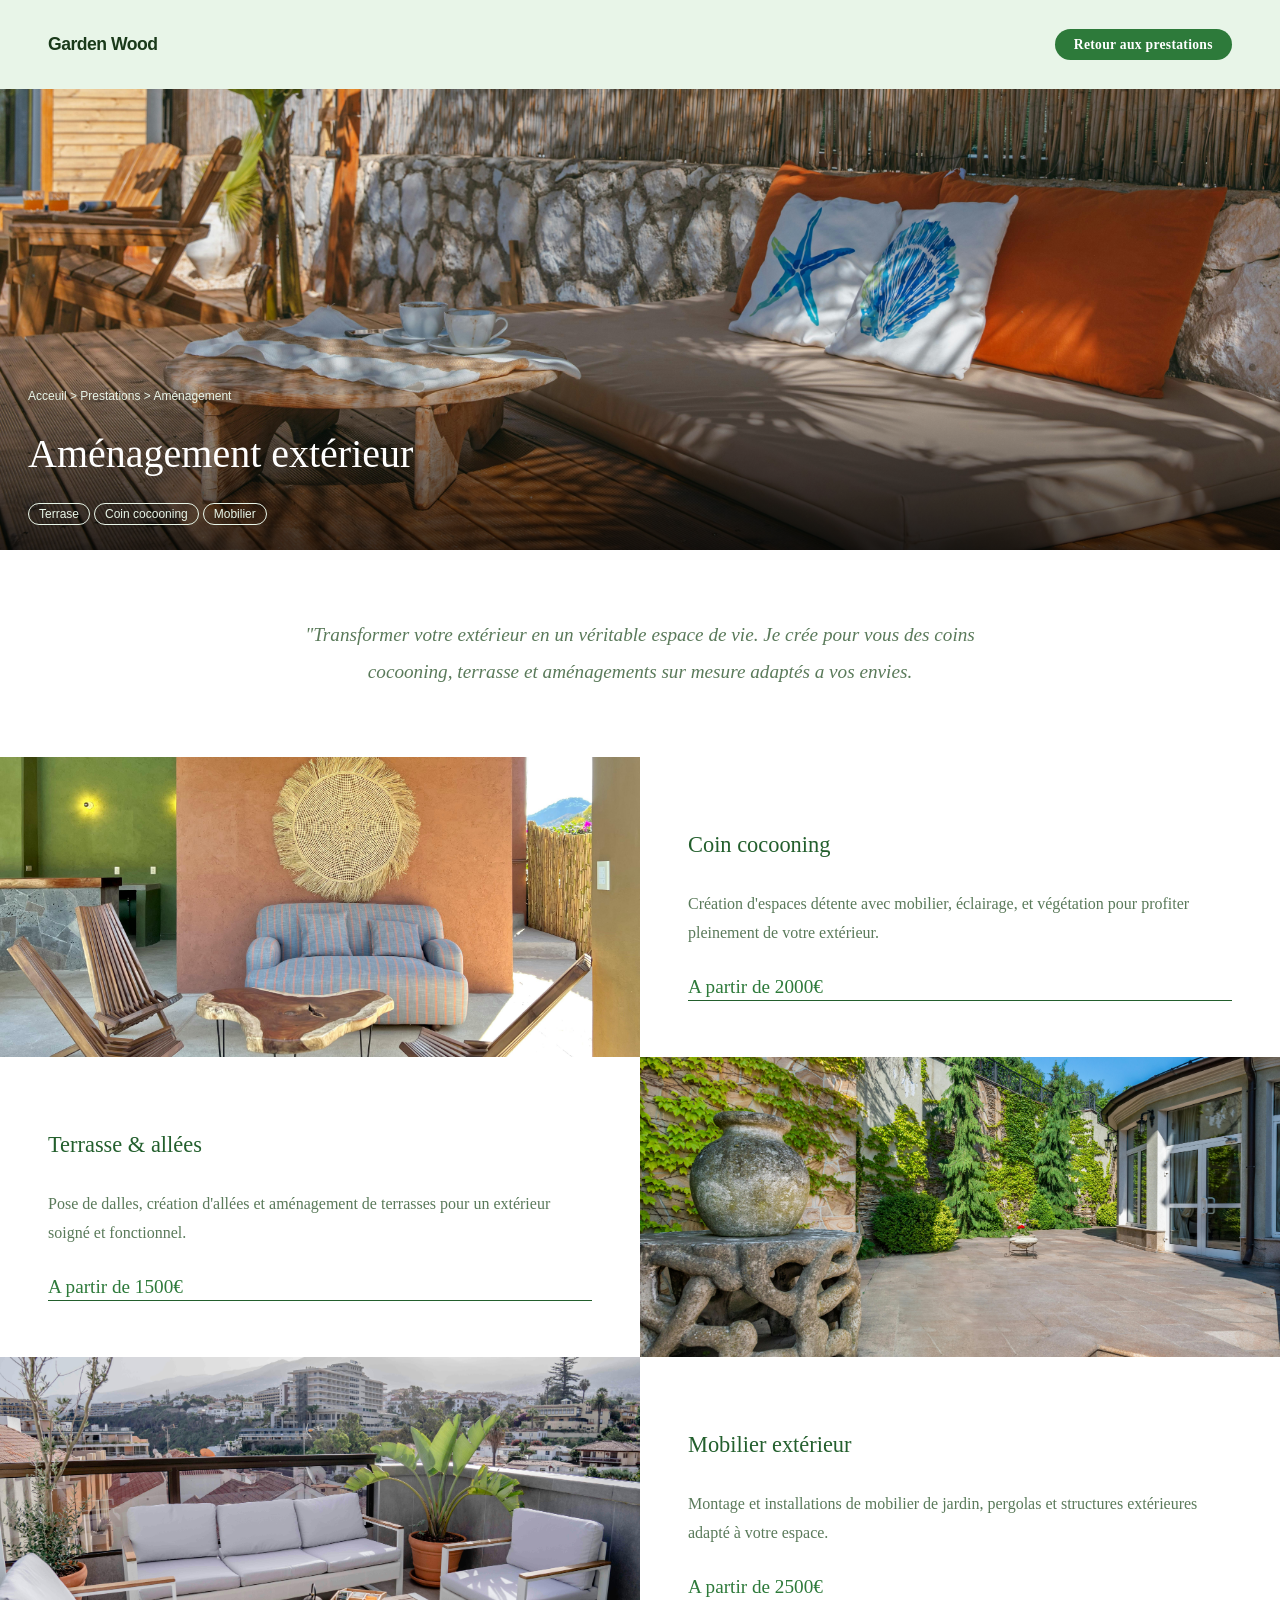
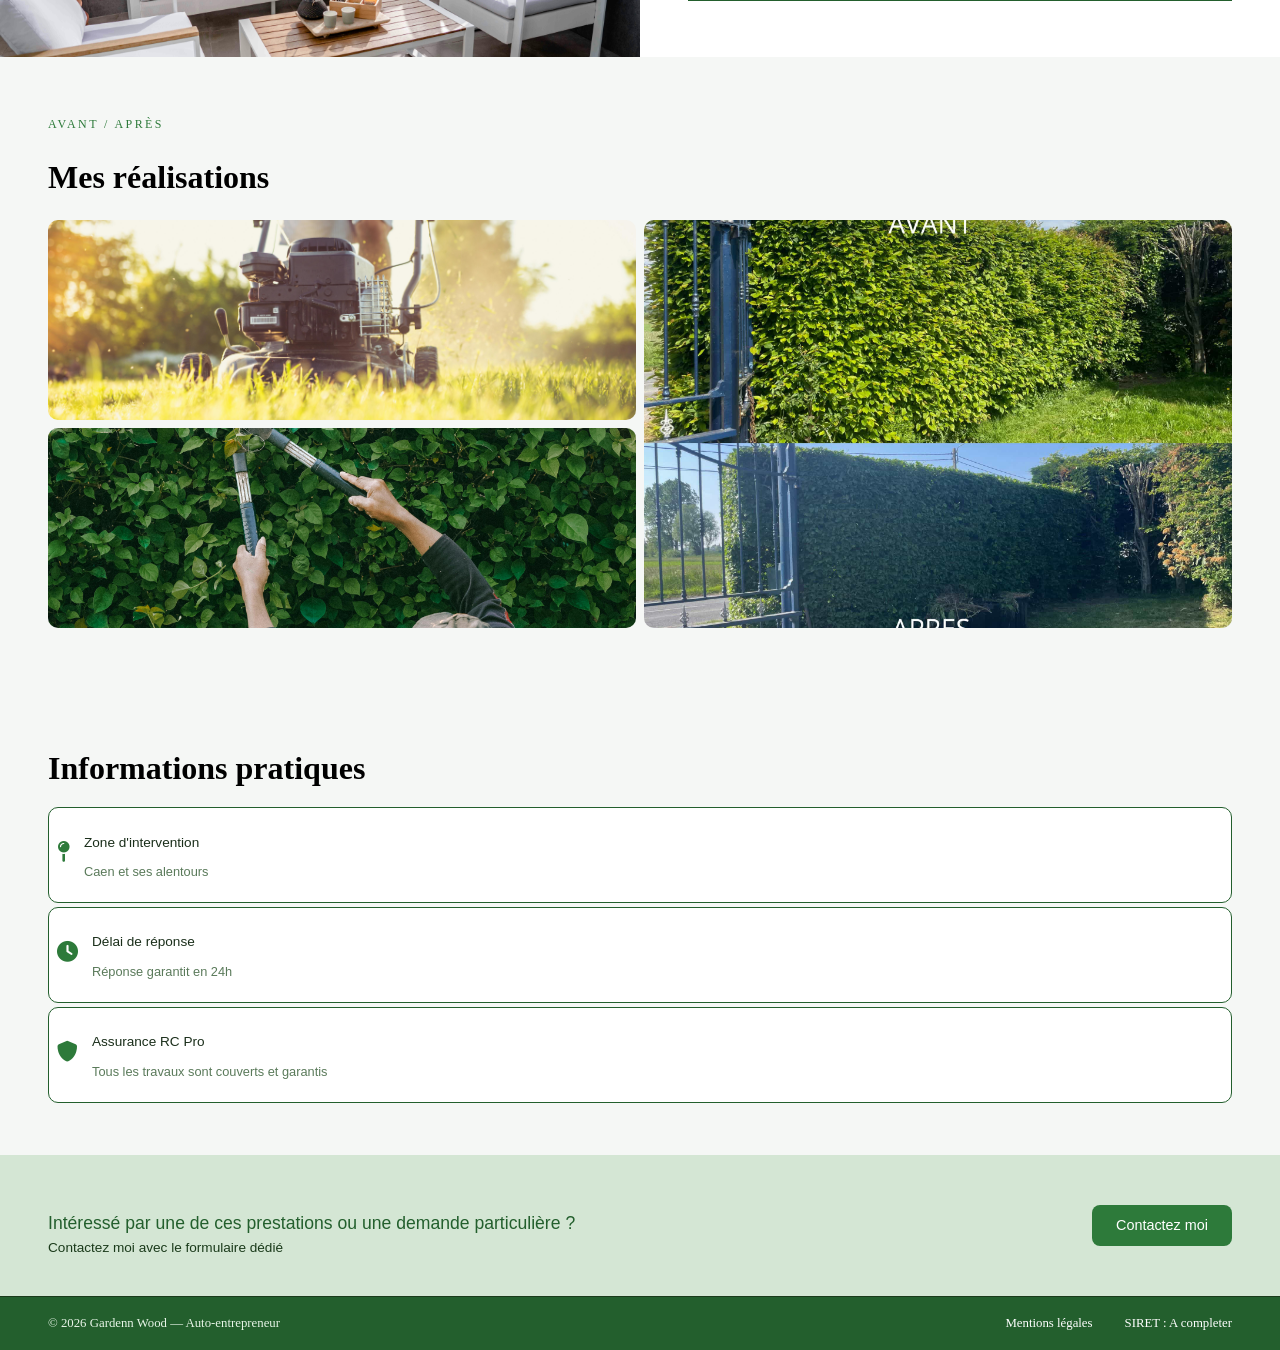
==== amenagement.html @ a725b849 "site au 07/05/26" ====
<!DOCTYPE html>
<html lang="fr">
<head>
<meta charset="UTF-8">
<meta name="viewport" content="width=device-width, initial-scale=1.0">
<title>Garden Wood</title>
<link href="ressource/style.css" rel="stylesheet">
<script src="ressource/script.js"></script>
<link rel="stylesheet" href="https://cdnjs.cloudflare.com/ajax/libs/font-awesome/6.5.0/css/all.min.css">
</head>
<body>
    <nav>
        <a href="#" class="nav-logo">Garden Wood</a>
        <button class="burger" id="burger">
            <span></span>
            <span></span>
            <span></span>
        </button>
        <ul class="nav-links">
            <li><a href="index.html#services" class="nav-cta">Retour aux prestations</a></li>
        </ul>
    </nav>

    <div class="cover cover-amenagement">
        <div class="cover-overlay">
            <p class="cover-breadcrumb">Acceuil > Prestations > Aménagement</p>
            <h1>Aménagement extérieur</h1>
            <div class="cover-tags">
                <span class="cover-tag">Terrase</span>
                <span class="cover-tag">Coin cocooning</span>
                <span class="cover-tag">Mobilier</span>
            </div>
        </div>
    </div>

    <div class="prestation-intro">
        <p>"Transformer votre extérieur en un véritable espace de vie. Je crée pour vous des coins 
            cocooning, terrasse et aménagements sur mesure adaptés a vos envies.
        </p>
    </div>

     <div class="bloc-prestation">
        <div class="bloc-photo" style="background-image: url('ressource/image/coin-cocooning.jpeg'); background-position: center 70%;"></div>
        <div class="bloc-texte">
            <h2>Coin cocooning</h2>
            <p>Création d'espaces détente avec mobilier, éclairage, et végétation pour profiter pleinement de votre extérieur.</p>
            <span class="bloc-prix">A partir de 2000€</span>
        </div>
    </div>

    <div class="bloc-prestation">
        <div class="bloc-texte">
            <h2>Terrasse & allées</h2>
            <p>Pose de dalles, création d'allées et aménagement de terrasses pour un extérieur soigné et fonctionnel.</p>
            <span class="bloc-prix">A partir de 1500€</span>
        </div>
        <div class="bloc-photo" style="background-image: url('ressource/image/terrasse.jpeg');"></div>
    </div>

    <div class="bloc-prestation">
        <div class="bloc-photo" style="background-image: url('ressource/image/mobilier-exterieur.jpeg');"></div>
        <div class="bloc-texte">
            <h2>Mobilier extérieur</h2>
            <p>Montage et installations de mobilier de jardin, pergolas et structures extérieures adapté à votre espace.</p>
            <span class="bloc-prix">A partir de 2500€</span>
        </div>
    </div>

    <section class="galerie-prestation">
        <p class="section-label">Avant / Après</p>
        <h2>Mes réalisations</h2>
        <div class="galerie-grid">
            <div class="galerie-photo" style="background-image: url('ressource/image/lawn-mowing.jpeg');"></div>
            <div class="galerie-photo" style="background-image: url('ressource/image/Avant-apres-entretien-1.jpg');"></div>
            <div class="galerie-photo" style="background-image: url('ressource/image/hedge_trimming.jpeg');"></div>
        </div>
    </section>

    <section  class="infos-prestation">
        <h2>Informations pratiques</h2>
        <div class="info-list">
            <div class="info-row">
                <i class="fa-solid fa-map-pin"></i>
                <div>
                    <h4>Zone d'intervention</h4>
                    <p>Caen et ses alentours</p>
                </div>
            </div>

            <div class="info-row">
                <i class="fa-solid fa-clock"></i>
                <div>
                    <h4>Délai de réponse</h4>
                    <p>Réponse garantit en 24h</p>
                </div>
            </div>

            <div class="info-row">
                <i class="fa-solid fa-shield"></i>
                <div>
                    <h4>Assurance RC Pro</h4>
                    <p>Tous les travaux sont couverts et garantis</p>
                </div>
            </div>
        </div>
    </section>

    <div class="contact-band">
        <div class="contact-band-text">
            <p>Intéressé par une de ces prestations ou une demande particulière ?</p>
            <span>Contactez moi avec le formulaire dédié</span>
        </div>
        <a class="contact-band-btn" href="index.html#contact">Contactez moi</a>
    </div>

</body>
<footer class="footer">
    <span>© 2026 Gardenn Wood — Auto-entrepreneur</span>
    <div class="footer-links">
        <a href="mentions-legales.html">Mentions légales</a>
        <span>SIRET : A completer</span>
    </div>
</footer>
---- ressource/style.css ----
:root {
    --bg:           #ffffff;
    --bg2:          #f5f7f5;
    --card:         #ffffff;
    --border:       #d4e6d4;
    --accent:       #2d7a3a;
    --accent2:      #235f2d;
    --accent3:      #e8f5e8;
    --text:         #1a2e1a;
    --muted:        #5a7a5a;
    --muted2:       #8aaa8a;
    --green-forest: #1a3a1a;
    --green-mid:    #3a8a4a;
    --green-neon:   #4aaa5a;
}



body {
    background-color: white;
    margin: 0;
    padding: 0;
}

h2 {
    font-size: 2rem;
    margin-bottom: 20px;
    color: black;
}

/* NAV */
nav {
    position: fixed;
    top: 0; left: 0; right: 0;
    z-index: 50;
    display: flex;
    align-items: center;
    justify-content: space-between;
    padding: 1.2rem 3rem;
    background:var(--accent3);
    backdrop-filter: blur(20px);
    border-bottom: 1px solid var(--accent3);
}

.nav-logo {
    font-family: 'Syne', sans-serif;
    font-weight: 800;
    font-size: 1.1rem;
    color: var(--green-forest);
    letter-spacing: -0.5px;
    text-decoration: none;
}

.burger {display: none;}

.nav-links { display: flex; gap: 2rem; list-style: none; }
.nav-links a {
    color: var(--muted);
    text-decoration: none;
    font-size: 0.85rem;
    font-weight: 500;
    transition: color 0.2s;
    letter-spacing: 0.3px;
}
.nav-links a:hover { color: var(--accent); }

.nav-cta {
    background: var(--accent);
    color: var(--bg) !important;
    padding: 0.5rem 1.2rem;
    border-radius: 100px;
    font-weight: 600 !important;
    font-size: 0.85rem;
    transition: all 0.2s !important;
}
.nav-cta:hover { background: var(--accent2) !important; transform: translateY(-1px); }


/* Zone hero */
.hero {
    background-size: cover;
    background-position: center;
    padding: 50px 30px;
    padding-top: 130px;
    position: relative;
    overflow: hidden;
}

.hero::before {
    content: '';
    position: absolute;
    inset: 0;
    background: rgba(255, 255, 255, 0.55);
}

.hero-inner {
    position: relative;
    z-index: 1;
    display: flex;
    flex-direction: column;
    gap: 2rem;
}

.hero-top {
    display: flex;
    align-items: center;
    justify-content: space-between;
    margin-bottom:-40px ;
}

.hero-tag {
    background-color: var(--green-neon);
    color: var(--green-forest);
    padding: 0.4em 1.4em;
    border-radius: 100px;
    font-size: 18px;
    display: inline-flex;
    align-items: center;
    margin-left: 2rem;
}

.hero-img-1 {
    width: 250px;
    height: auto;
    object-fit: contain;
    margin-right: 8rem;
}

.hero-bottom {
    display: flex;
    align-items: center;
    gap: 2rem;
}

.hero-content {
    flex: 1;
}

.hero-img-2 {
    width: 45%;
    height: 200px;
    width: auto;
    object-fit: cover;
    border-radius: 12px;
    margin-right: 5rem;
}

.hero h1 {
    font-size: 3.5rem;
    color: var(--green-forest);
    margin-bottom: 20px;
    line-height: 1.15;
}

.hero-accent {
    color: var(--green-neon);
}

.hero p {
    color: var(--green-forest);
    font-size: 1.2rem;
    line-height: 1.7;
    max-width: 480px;
    margin-bottom: 20px;
}

.hero-btns {
    display: flex;
    gap: 12px;
}

.btn-main {
    background-color: var(--accent);
    color: var(--bg);
    padding: 1rem;
}

.btn-ghost {
    color: var(--accent);
    border: 1px solid var(--accent);
    padding: 1rem;
    border-radius: 10px;
    text-decoration: none;
}

/* Zone intervention */

.zone-bar {
    background-color: var(--accent2);
    padding: 1rem;
    display: flex;
    justify-content: center;
    align-items: center;
    gap: 1;
    font-size: 0.85rem;
}

.zone-bar p {
    color: white;
    font-size: 1.5rem;
    padding-left: 1em;
}

.zone-dot {
    width: 8px;
    height: 8px;
    border-radius: 50%;
    background-color: rgb(218, 248, 194);
}


/* Mes prestations */

.services {
    padding: 4rem;
}

.section-label {
    font-size: 0.75rem;
    letter-spacing: 0.2em;
    text-transform: uppercase;
    color: var(--accent);
    margin-bottom: 10px;
}

.services h2 {
    font-size: 2rem;
    margin-bottom: 20px;
}

.services-grid {
    display: grid;
    grid-template-columns: repeat(2,1fr);
    gap: 12px;
    margin-top: 10px;
}

.scard {
    background-color: var(--bg2);
    border: 1px solid var(--border);
    border-radius: 10px;
    padding: 1.2rem;
}

.scard h3 {
    font-size: 1.2rem;
    font-weight: 500;
    margin-bottom: 10px;
}

.scard p {
    font-size: 1rem;
    color: var(--green-forest);
    line-height: 1.5;
}

a.scard {
    text-decoration: none;
    color: inherit;
    display: block;
}

.scard-contact {
    border: 1px solid var(--accent);
    background: var(--accent3);
}



/* STATS */

.stats {
    display: grid;
    grid-template-columns: repeat(3 , 1fr);
    background-color: var(--bg2);
    padding: 2rem;
}

.stat {
    text-align: center;
    padding: 1rem;
}

.stat-num {
    display: block;
    font-size: 2.5rem;
    font-weight: 700;
    color: var(--accent2);
}

.stat-lbl {
    display: block;
    font-size: 1.5rem;
    color: var(--accent2);
    letter-spacing: 0.05em;
    margin-top: 1rem;
}

/* Avis client */

.temoignages {
    padding: 4rem 3rem;
    color: var(--green-forest);
}

.temo-grid {
    display: grid;
    grid-template-columns: repeat(3, 1fr);
    gap: 12px;
    margin-top: 10px;
}

.temo {
    background-color:var(--bg2);
    border: 1px solid var(--border);
    border-radius: 10px;
    padding: 1.2rem;
}

.stars {
    color: var(--accent);
    font-size: 0.9rem;
    margin-bottom: 10px;
}

.temo p {
    font-size: 0.85rem;
    color: var(--muted);
    line-height: 1.6;
    font-style: italic;
    margin-bottom: 10px;
}

.temo-author {
    font-size: 0.8rem;
    font-weight: 500;
}

.temoignages a {
    display: inline-block;
    margin-top: 20px;
    margin-bottom: -50px;
    text-decoration: none;
}


/* FAQ */

.faq {
    padding: 4rem 3rem;
}

.faq-list {
    display: flex;
    flex-direction: column;
    gap: 8px;
    margin-top: 10px;
}

.faq-item {
    background-color: var(--bg2);
    border: 1px solid var(--border);
    padding: 1rem 1.2rem;
    display: flex;
    justify-content: space-between;
    align-items: flex-start;
    flex-direction: column;
}

.faq-arrow {
    color: var(--green-forest);
    font-size: 1.2rem;
    font-weight: 300;
}

.faq-answer {display: none;
    color: var(--green-forest);
}

/* CONTACT */

.contact {
    background-color: var(--bg2);
    padding: 4rem 3rem;
}

.inner-contact {
    display: flex;
    gap: 4rem;
    align-items: flex-start;
}

.contact-form {
    display: flex;
    flex-direction: column;
    gap: 10px;
    flex: 1;
}

.contact-form input, .contact-form textarea {
    background-color: transparent;
    border: 1px solid var(--border);
    border-radius: 6px;
    padding: 0.8rem 1rem;
    color: var(--text);
    font-size: 0.9rem;
}

.contact-form button {
    background-color: var(--accent);
    color: var(--bg);
    padding: 0.9rem;
    border-radius: 6px;
    font-weight: 600;
    border: none;
    cursor: pointer;
}

.contact-info {
    flex: 1;
}

.contact-link {
    color: var(--accent);
    text-decoration: none;
    display: block;
    margin-bottom: 8px;
}


/* FOOTER */

.footer {
    background-color: var(--accent2);
    border-top: 1px solid var(--green-forest);
    padding: 1.2rem 3rem;
    display: flex;
    justify-content: space-between;
    align-items: center;
}

.footer span {
    font-size: 0.8rem;
    color: var(--accent3);
}

.footer-links {
    display: flex;
    gap: 2rem;
}

.footer-links a {
    font-size: 0.8rem;
    color: var(--bg);
    text-decoration: none;
}

.footer-links span {
    font-size: 0.8rem;
    color: var(--bg);
}








/* Page Avis */

.avis-header {
    background-color: var(--bg2);
    padding: 4rem 3rem;
    border-bottom: 0.5px solid var(--accent2);
    padding-top: 130px;
}

.avis-section {
    padding: 3rem 3rem;
    background-color: var(--bg);
}

.avis-grid {
    display: grid;
    grid-template-columns: repeat(4,1fr);
    gap: 16px;
    margin-top: 2rem;
}

.avis-form-section {
    background-color: var(--bg2);
    padding: 4rem 3rem;
    border-top: 1px solid var(--border);
}

.avis-form {
    display: flex;
    flex-direction: column;
    gap: 10px;
    max-width: 600px;
    margin-top: 2rem;
}

.avis-form input, .avis-form textarea, .avis-form select {
    background-color: transparent;
    border: 1px solid var(--border);
    border-radius: 6px;
    padding: 0.8rem 1rem;
    color: var(--text);
    font-size: 0.9rem;
}

.avis-form textarea {
    min-height: 150px;
    resize: vertical;
}

.avis-form button {
    background-color: var(--accent);
    color: var(--bg);
    padding: 0.9rem;
    border-radius: 6px;
    font-weight: 600;
    border: none;
    cursor: pointer;
}






/*Page espace verts */

.cover {
    position: relative;
    height: 420px;
    background-size: cover;
    background-position: center;
    display: flex;
    align-items: flex-end;
}

.cover-overlay {
    padding: 28px;
    width: 100%;
    background: linear-gradient(transparent,rgba(0,0,0,0.7));
}

.cover-breadcrumb {
    font-size: 0.75rem;
    color: var(--accent3);
    font-family: sans-serif;
    margin-bottom: 20px;
}

.cover h1 {
    font-size: 2.5rem;
    color: white;
    font-weight: 400;
}

.cover-tag {
    padding: 3px 10px;
    border-radius: 100px;
    font-size: 0.75rem;
    font-family: sans-serif;
    border: 1px solid var(--accent3);
    color: var(--accent3);
}

.prestation-intro {
    padding: 3rem 3rem;
    max-width: 700px;
    margin: 0 auto;
    text-align: center;
}

.prestation-intro p {
    font-size: 1.2rem;
    color: var(--muted);
    line-height: 1.9;
    font-style: italic;
}

.bloc-prestation {
    display: grid;
    grid-template-columns: 1fr 1fr;
    min-height: 300px;
}

.bloc-photo {
    background-size: cover;
    background-position: center;
    min-height: 300px;
}

.bloc-texte {
    padding: 3rem;
    display: flex;
    flex-direction: column;
    justify-content: center;
    background: white;
}

.bloc-texte h2 {
    font-size: 1.4rem;
    color: var(--accent2);
    margin-bottom: 1rem;
    font-weight: 400;
}

.bloc-texte p {
    font-size: 1rem;
    color: var(--muted);
    line-height: 1.8;
}

.bloc-prix {
    display: inline-block;
    margin-top: 0.8rem;
    font-size: 1.2rem;
    color: var(--accent);
    font-weight: 500;
    border-bottom: 1px solid var(--accent2);
    padding-bottom: 2px;
}

.galerie-prestation {
    padding: 3rem;
    background-color: var(--bg2);
}

.galerie-grid {
    display: grid;
    grid-template-columns: 1fr 1fr;
    grid-template-rows: 200px 200px;
    gap: 8px;
    margin-top: 1.5rem;
}

.galerie-photo:nth-child(1) {
    grid-row: 1;
    grid-column: 1;
}

.galerie-photo:nth-child(2) {
    grid-row: 1/3;
    grid-column: 2;
}

.galerie-photo:nth-child(3) {
    grid-row: 2;
    grid-column: 1;
}

.galerie-photo {
    background-size: cover;
    background-position: center;
    border-radius: 10px;
}

.infos-prestation {
    padding: 3rem;
    background-color: var(--bg2);
}

.infos-list {
    display: flex;
    flex-direction: column;
    gap: 12px;
    margin-top: 1.5rem;
}

.info-row {
    display: flex;
    align-items: flex-start;
    gap: 14px;
    padding: 0.5rem;
    background-color: white;
    border-radius: 10px;
    border: 1px solid var(--accent2);
    margin-bottom: 4px;
}

.info-row i {
    font-size: 1.3rem;
    color: var(--accent);
    margin-top: 25px;
}

.info-row h4 {
    font-size: 0.85rem;
    font-family: sans-serif;
    font-weight: 500;
    color: var(--text);
    margin-bottom: 3px;
}

.info-row p {
    font-size: 0.8rem;
    color: var(--muted);
    font-family: sans-serif;
    line-height: 1.5;
}

.contact-band {
    background-color: var(--border);
    padding: 2.5rem 3rem;
    display: flex;
    align-items: center;
    justify-content: space-between;
}

.contact-band-text p {
    font-size: 1.1rem;
    color: var(--accent2);
    font-family: sans-serif;
    margin-bottom: 4px;
}

.contact-band-text span {
    font-size: 0.85rem;
    color: var(--green-forest);
    font-family: sans-serif;
}

.contact-band-btn {
    background-color: var(--accent);
    color: var(--bg);
    padding: 0.8rem 1.5rem;
    border-radius: 8px;
    font-size: 0.9rem;
    font-family: sans-serif;
    font-weight: 500;
    text-decoration: none;
}

.cover-amenagement {
    background-image: url('image/outdoor-lounge.jpeg');
    height: 550px;
    background-position: bottom;
}


.mentions {
    padding: 4rem 3rem;
    max-width: 800px;
    margin: 0 auto;
}

.mentions h1 {
    font-size: 2rem;
    color: var(--green-forest);
    margin-bottom: 2rem;
}

.mentions h2 {
    font-size: 1.2rem;
    color: var(--green-forest);
    margin-top: 2rem;
    margin-bottom: 1rem;
    border-bottom: 1px solid var(--border);
    padding-bottom: 0.5rem;
}

.mentions p {
    font-size: 0.95rem;
    color: var(--muted);
    line-height: 1.7;
    font-family: sans-serif;
    margin-bottom: 0.5rem;
}
















/* RESPONSIVE */


@media (max-width: 768px) {

    /* NAV */
    .nav-links {
        display: none;
    }

    /* HERO */
    .hero-inner {
        flex-direction: column;
    }

    .hero-images {
        width: 100%;
    }

    .hero-img-1, .hero-img-2 {
        width: 48%;
    }

    /* SERVICES */
    .services-grid {
        grid-template-columns: 1fr;
    }

    /* STATS */
    .stats {
        grid-template-columns: repeat(2, 1fr);
    }

    /* TEMOIGNAGES */
    .temo-grid {
        grid-template-columns: 1fr;
    }

    /* CONTACT */
    .inner-contact {
        flex-direction: column;
    }

    /* FOOTER */
    .footer {
        flex-direction: column;
        gap: 1rem;
        text-align: center;
    }

    .footer-links {
        flex-direction: column;
        gap: 0.5rem;
        align-items: center;
    }

    .burger {
    display: flex;
    flex-direction: column;
    gap: 5px;
    background: none;
    border: none;
    cursor: pointer;
    padding: 4px;
    }

    .burger span {
        display: block;
        width: 25px;
        height: 2px;
        background-color: var(--accent);
        border-radius: 2px;
    }

    .nav-links.open {
        display: flex;
        flex-direction: column;
        position: absolute;
        top: 60px;
        left: 0;
        right: 0;
        background: var(--bg);
        padding: 1.5rem;
        gap: 1rem;
        border-bottom: 1px solid var(--border);
        z-index: 100;
    }

        /* AVIS */
    .avis-grid {
        grid-template-columns: repeat(2, 1fr);
    }

    .avis-form {
        max-width: 100%;
    }

        /* CONTACT */
    .inner-contact {
        flex-direction: column;
    }

    .contact-info {
        text-align: center;
        width: 100%;
    }

    .contact-form {
        width: 100%;
    }

    .contact-link {
        justify-content: center;
        display: flex;
        align-items: center;
        gap: 8px;
    }

        /* HERO MOBILE */
    .hero-inner {
    flex-direction: column;
    }

    .hero-image {
        flex-direction: column;
        width: 100%;
    }

    .hero-top {
    flex-direction: row;
    }

    .hero-bottom {
        flex-direction: column;
    }

    .hero-img-1 {
        width: 200px;
        margin-right: 0.5rem;
    }

    .hero-img-2 {
        width: 100%;
        margin-top: 1rem;
        margin-right: 0rem;
    }

    .hero-tag {
        display: inline-flex;
        align-items: center;
        gap: 10px;
    }

    /* PAGE PRESTATION */
    .bloc-prestation {
    grid-template-columns: 1fr;
    direction: ltr;
    }

    .bloc-photo {
        order: 1;
        min-height: 250px;
        width: 100%;
    }

    .bloc-texte {
        padding: 1.5rem;
        order: 0;
    }

    .galerie-grid {
        grid-template-columns: 1fr;
        grid-template-rows: 200px 200px 200px;
    }

    .galerie-photo:nth-child(1),
    .galerie-photo:nth-child(2),
    .galerie-photo:nth-child(3) {
        grid-row: auto;
        grid-column: auto;
    }

    .contact-band {
        flex-direction: column;
        gap: 1.5rem;
        text-align: center;
    }

    .infos-prestation {
        padding: 2rem 1.5rem;
    }

    .galerie-prestation {
        padding: 2rem 1.5rem;
    }

    .prestation-intro {
        padding: 2rem 1.5rem;
    }
    .hero-tag {
    display: none;
    }

    .cover-amenagement {
    background-image: url('image/amenagemnt-mobile.jpeg');
    background-position: center;
    }

    .nav-links.open {
    top: 47px;
    }
        
}
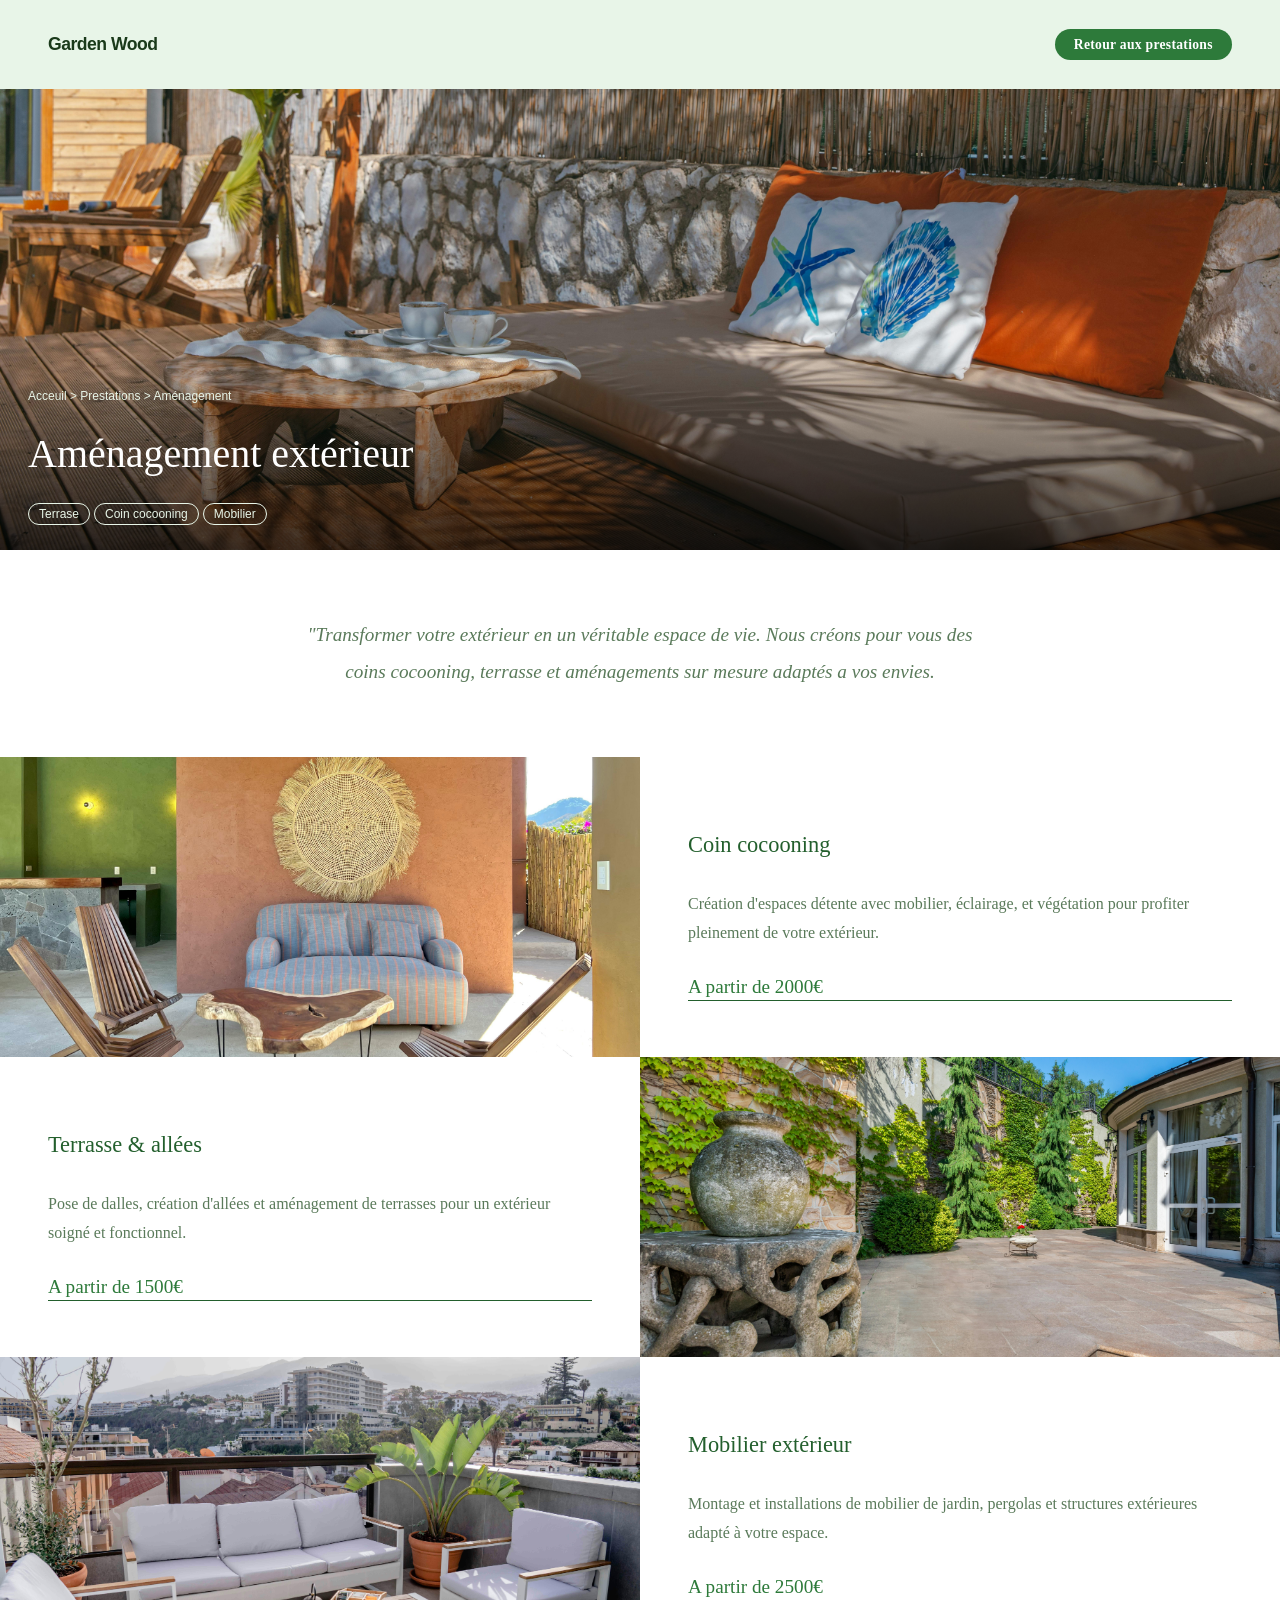
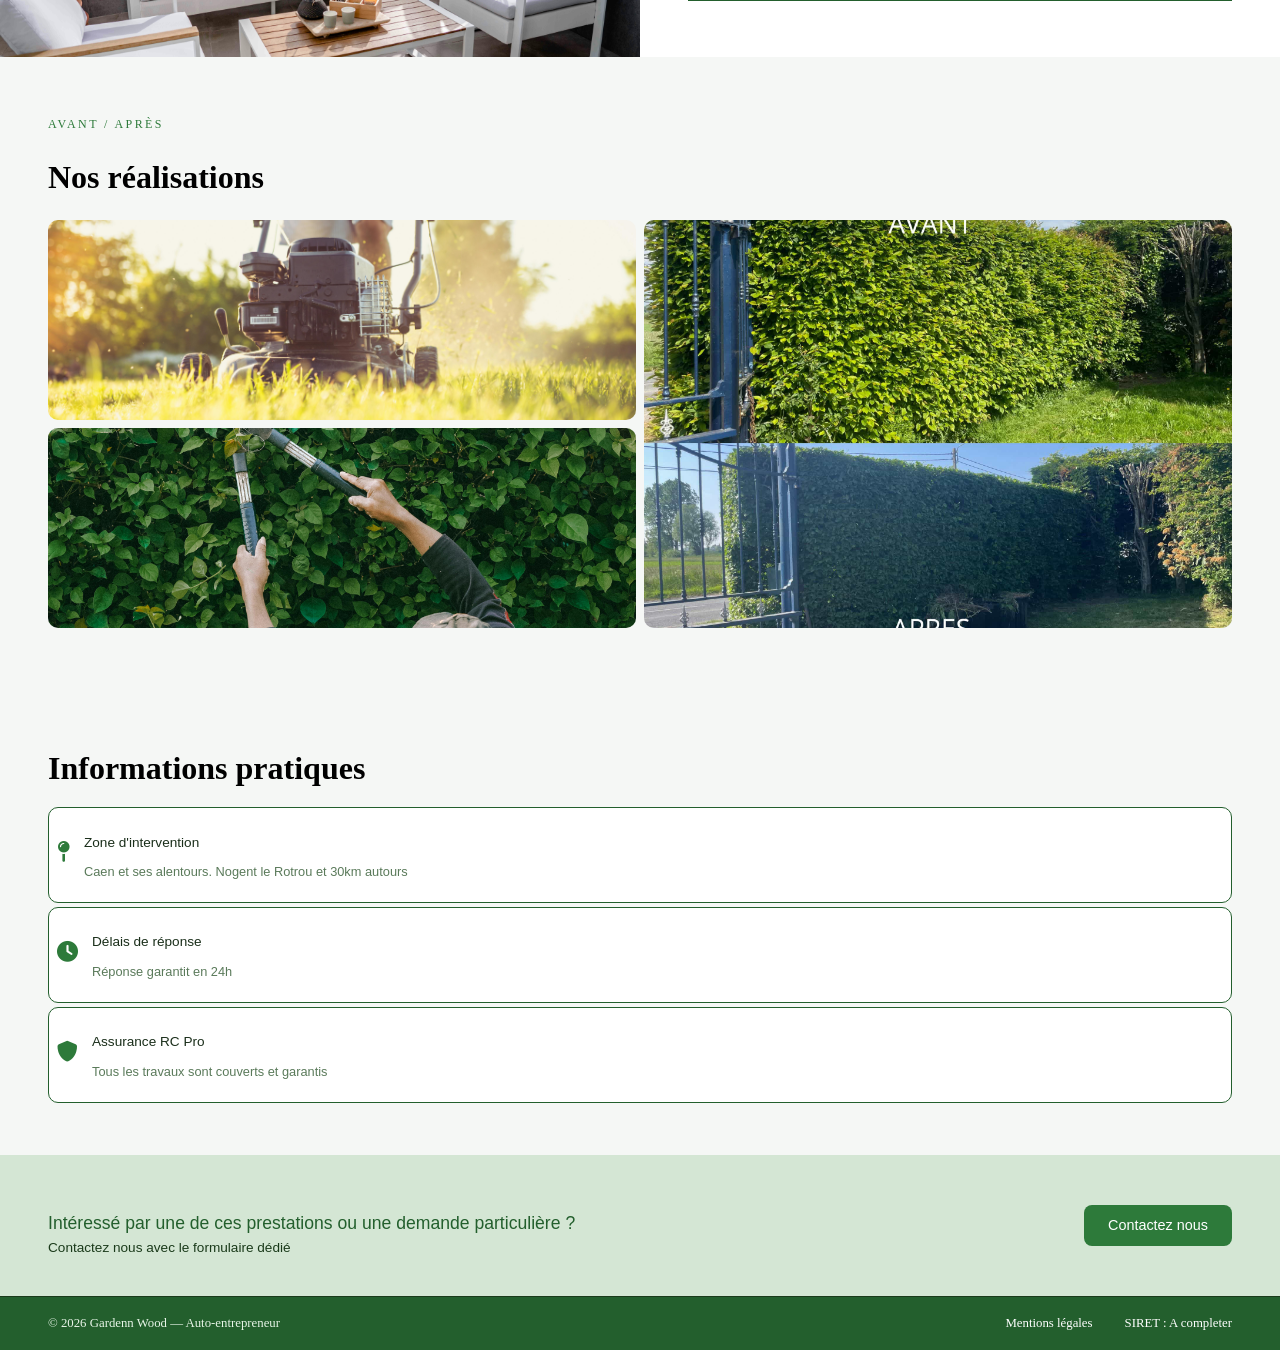
==== commit 03e701fc: "modif je nous" ====
--- a/amenagement.html
+++ b/amenagement.html
@@ -34,7 +34,7 @@
     </div>
 
     <div class="prestation-intro">
-        <p>"Transformer votre extérieur en un véritable espace de vie. Je crée pour vous des coins 
+        <p>"Transformer votre extérieur en un véritable espace de vie. Nous créons pour vous des coins 
             cocooning, terrasse et aménagements sur mesure adaptés a vos envies.
         </p>
     </div>
@@ -68,7 +68,7 @@
 
     <section class="galerie-prestation">
         <p class="section-label">Avant / Après</p>
-        <h2>Mes réalisations</h2>
+        <h2>Nos réalisations</h2>
         <div class="galerie-grid">
             <div class="galerie-photo" style="background-image: url('ressource/image/lawn-mowing.jpeg');"></div>
             <div class="galerie-photo" style="background-image: url('ressource/image/Avant-apres-entretien-1.jpg');"></div>
@@ -83,14 +83,14 @@
                 <i class="fa-solid fa-map-pin"></i>
                 <div>
                     <h4>Zone d'intervention</h4>
-                    <p>Caen et ses alentours</p>
+                    <p>Caen et ses alentours. Nogent le Rotrou et 30km autours</p>
                 </div>
             </div>
 
             <div class="info-row">
                 <i class="fa-solid fa-clock"></i>
                 <div>
-                    <h4>Délai de réponse</h4>
+                    <h4>Délais de réponse</h4>
                     <p>Réponse garantit en 24h</p>
                 </div>
             </div>
@@ -108,9 +108,9 @@
     <div class="contact-band">
         <div class="contact-band-text">
             <p>Intéressé par une de ces prestations ou une demande particulière ?</p>
-            <span>Contactez moi avec le formulaire dédié</span>
+            <span>Contactez nous avec le formulaire dédié</span>
         </div>
-        <a class="contact-band-btn" href="index.html#contact">Contactez moi</a>
+        <a class="contact-band-btn" href="index.html#contact">Contactez nous</a>
     </div>
 
 </body>
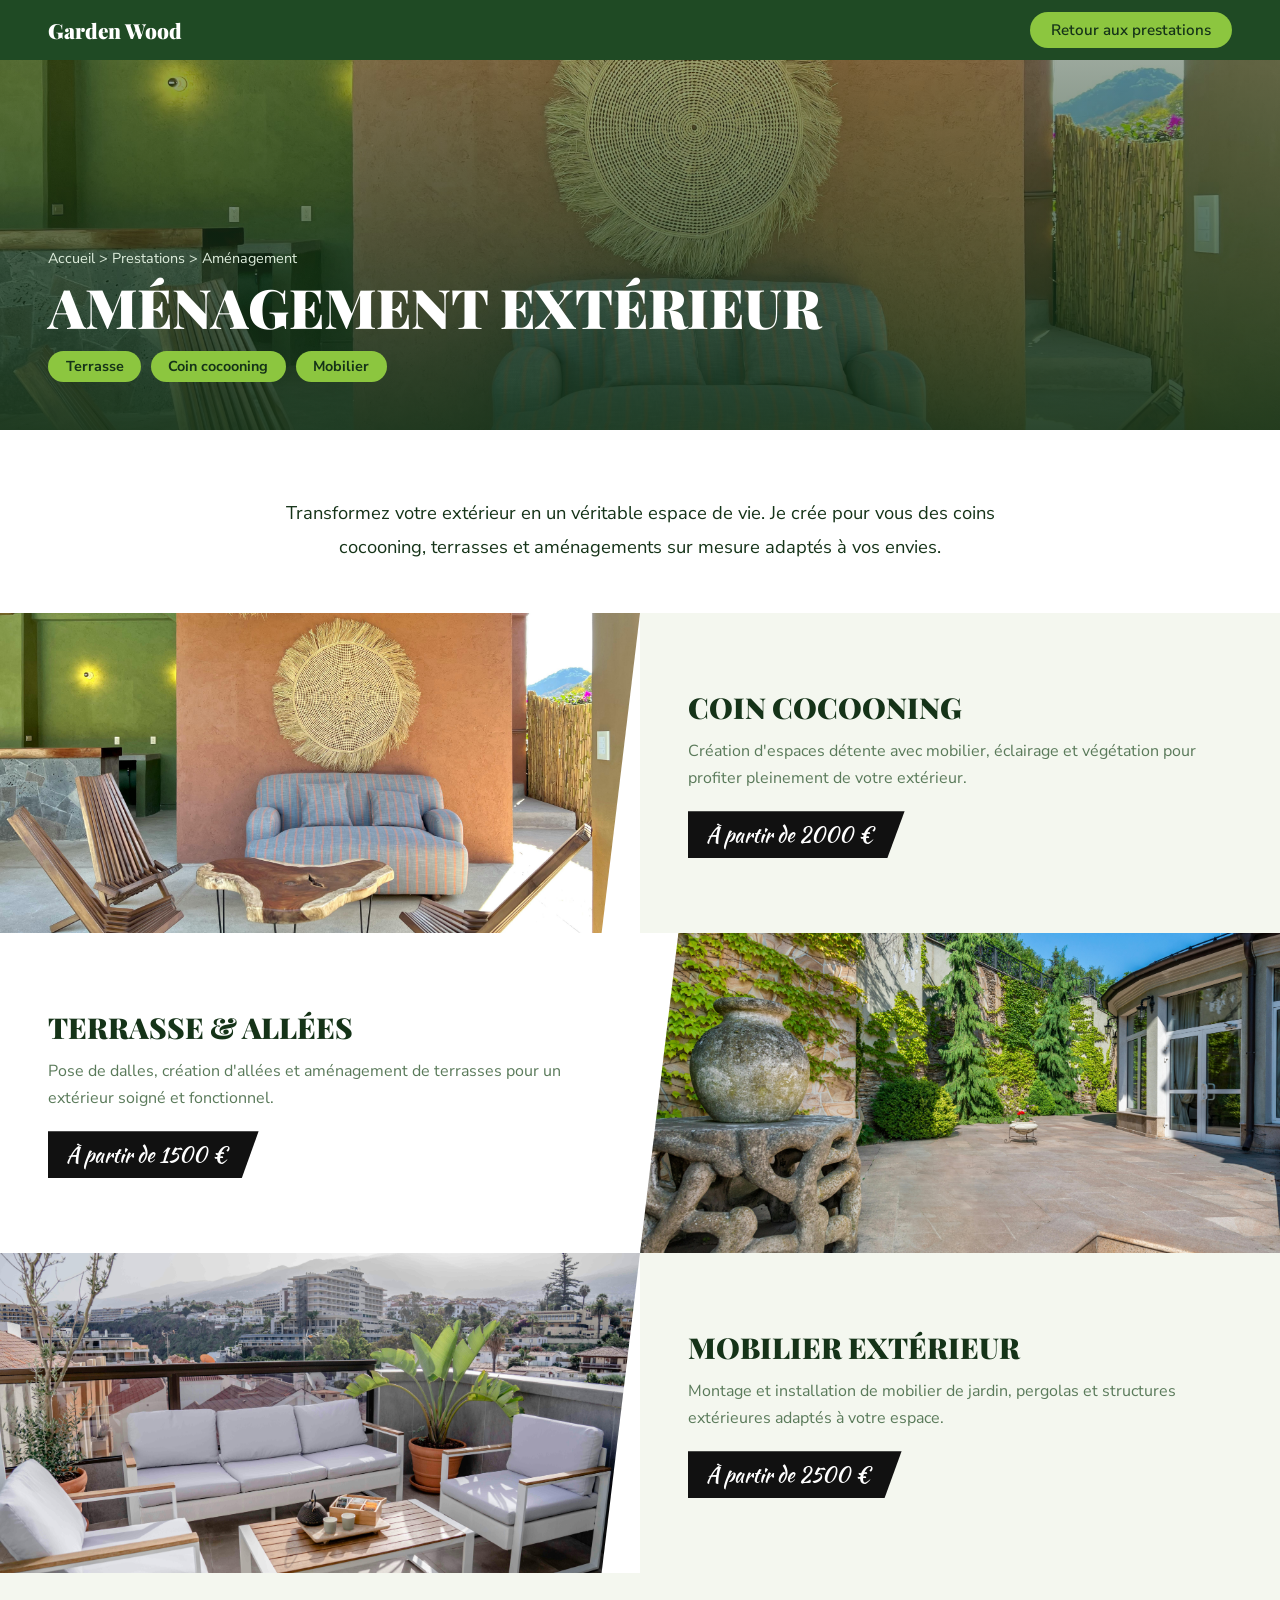
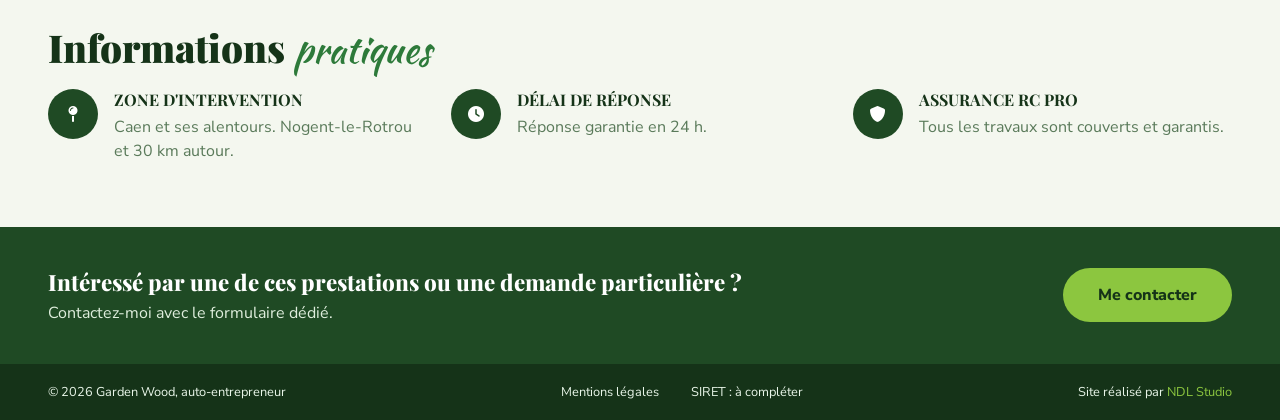
==== commit adeefd97: "modif mise en page" ====
--- a/amenagement.html
+++ b/amenagement.html
@@ -3,121 +3,68 @@
 <head>
 <meta charset="UTF-8">
 <meta name="viewport" content="width=device-width, initial-scale=1.0">
-<title>Garden Wood</title>
+<title>Garden Wood | Aménagement extérieur</title>
+<link rel="preconnect" href="https://fonts.googleapis.com">
+<link href="https://fonts.googleapis.com/css2?family=Kaushan+Script&family=Nunito+Sans:wght@400;600;700&family=Playfair+Display:wght@800;900&display=swap" rel="stylesheet">
 <link href="ressource/style.css" rel="stylesheet">
-<script src="ressource/script.js"></script>
 <link rel="stylesheet" href="https://cdnjs.cloudflare.com/ajax/libs/font-awesome/6.5.0/css/all.min.css">
 </head>
 <body>
     <nav>
-        <a href="#" class="nav-logo">Garden Wood</a>
-        <button class="burger" id="burger">
-            <span></span>
-            <span></span>
-            <span></span>
-        </button>
+        <a href="index.html" class="nav-logo">Garden Wood</a>
+        <button class="burger" id="burger" aria-label="Menu"><span></span><span></span><span></span></button>
         <ul class="nav-links">
             <li><a href="index.html#services" class="nav-cta">Retour aux prestations</a></li>
         </ul>
     </nav>
 
-    <div class="cover cover-amenagement">
+    <div class="cover cover-amenagement" style="">
         <div class="cover-overlay">
-            <p class="cover-breadcrumb">Acceuil > Prestations > Aménagement</p>
+            <p class="cover-breadcrumb">Accueil &gt; Prestations &gt; Aménagement</p>
             <h1>Aménagement extérieur</h1>
-            <div class="cover-tags">
-                <span class="cover-tag">Terrase</span>
-                <span class="cover-tag">Coin cocooning</span>
-                <span class="cover-tag">Mobilier</span>
-            </div>
+            <div class="cover-tags"><span class="cover-tag">Terrasse</span><span class="cover-tag">Coin cocooning</span><span class="cover-tag">Mobilier</span></div>
         </div>
     </div>
 
-    <div class="prestation-intro">
-        <p>"Transformer votre extérieur en un véritable espace de vie. Nous créons pour vous des coins 
-            cocooning, terrasse et aménagements sur mesure adaptés a vos envies.
-        </p>
-    </div>
+    <div class="prestation-intro"><p>Transformez votre extérieur en un véritable espace de vie. Je crée pour vous des coins cocooning, terrasses et aménagements sur mesure adaptés à vos envies.</p></div>
 
-     <div class="bloc-prestation">
-        <div class="bloc-photo" style="background-image: url('ressource/image/coin-cocooning.jpeg'); background-position: center 70%;"></div>
-        <div class="bloc-texte">
-            <h2>Coin cocooning</h2>
-            <p>Création d'espaces détente avec mobilier, éclairage, et végétation pour profiter pleinement de votre extérieur.</p>
-            <span class="bloc-prix">A partir de 2000€</span>
-        </div>
+    <div class="bloc-prestation">
+        <div class="bloc-photo" style="background-image:url('ressource/image/coin-cocooning.jpeg');background-position:center 70%;"></div>
+        <div class="bloc-texte"><h2>Coin cocooning</h2><p>Création d'espaces détente avec mobilier, éclairage et végétation pour profiter pleinement de votre extérieur.</p><span class="bloc-prix">À partir de 2000 €</span></div>
     </div>
 
     <div class="bloc-prestation">
-        <div class="bloc-texte">
-            <h2>Terrasse & allées</h2>
-            <p>Pose de dalles, création d'allées et aménagement de terrasses pour un extérieur soigné et fonctionnel.</p>
-            <span class="bloc-prix">A partir de 1500€</span>
-        </div>
-        <div class="bloc-photo" style="background-image: url('ressource/image/terrasse.jpeg');"></div>
+        <div class="bloc-texte"><h2>Terrasse &amp; allées</h2><p>Pose de dalles, création d'allées et aménagement de terrasses pour un extérieur soigné et fonctionnel.</p><span class="bloc-prix">À partir de 1500 €</span></div>
+        <div class="bloc-photo" style="background-image:url('ressource/image/terrasse.jpeg');"></div>
     </div>
 
     <div class="bloc-prestation">
-        <div class="bloc-photo" style="background-image: url('ressource/image/mobilier-exterieur.jpeg');"></div>
-        <div class="bloc-texte">
-            <h2>Mobilier extérieur</h2>
-            <p>Montage et installations de mobilier de jardin, pergolas et structures extérieures adapté à votre espace.</p>
-            <span class="bloc-prix">A partir de 2500€</span>
-        </div>
+        <div class="bloc-photo" style="background-image:url('ressource/image/mobilier-exterieur.jpeg');"></div>
+        <div class="bloc-texte"><h2>Mobilier extérieur</h2><p>Montage et installation de mobilier de jardin, pergolas et structures extérieures adaptés à votre espace.</p><span class="bloc-prix">À partir de 2500 €</span></div>
     </div>
 
-    <section class="galerie-prestation">
-        <p class="section-label">Avant / Après</p>
-        <h2>Nos réalisations</h2>
-        <div class="galerie-grid">
-            <div class="galerie-photo" style="background-image: url('ressource/image/lawn-mowing.jpeg');"></div>
-            <div class="galerie-photo" style="background-image: url('ressource/image/Avant-apres-entretien-1.jpg');"></div>
-            <div class="galerie-photo" style="background-image: url('ressource/image/hedge_trimming.jpeg');"></div>
-        </div>
-    </section>
-
-    <section  class="infos-prestation">
-        <h2>Informations pratiques</h2>
+    <section class="infos-prestation">
+        <h2>Informations <span class="script">pratiques</span></h2>
         <div class="info-list">
-            <div class="info-row">
-                <i class="fa-solid fa-map-pin"></i>
-                <div>
-                    <h4>Zone d'intervention</h4>
-                    <p>Caen et ses alentours. Nogent le Rotrou et 30km autours</p>
-                </div>
-            </div>
-
-            <div class="info-row">
-                <i class="fa-solid fa-clock"></i>
-                <div>
-                    <h4>Délais de réponse</h4>
-                    <p>Réponse garantit en 24h</p>
-                </div>
-            </div>
-
-            <div class="info-row">
-                <i class="fa-solid fa-shield"></i>
-                <div>
-                    <h4>Assurance RC Pro</h4>
-                    <p>Tous les travaux sont couverts et garantis</p>
-                </div>
-            </div>
+            <div class="info-row"><i class="fa-solid fa-map-pin"></i><div><h4>Zone d'intervention</h4><p>Caen et ses alentours. Nogent-le-Rotrou et 30 km autour.</p></div></div>
+            <div class="info-row"><i class="fa-solid fa-clock"></i><div><h4>Délai de réponse</h4><p>Réponse garantie en 24 h.</p></div></div>
+            <div class="info-row"><i class="fa-solid fa-shield"></i><div><h4>Assurance RC Pro</h4><p>Tous les travaux sont couverts et garantis.</p></div></div>
         </div>
     </section>
 
     <div class="contact-band">
         <div class="contact-band-text">
             <p>Intéressé par une de ces prestations ou une demande particulière ?</p>
-            <span>Contactez nous avec le formulaire dédié</span>
+            <span>Contactez-moi avec le formulaire dédié.</span>
         </div>
-        <a class="contact-band-btn" href="index.html#contact">Contactez nous</a>
+        <a class="contact-band-btn" href="index.html#contact">Me contacter</a>
     </div>
 
+    <footer class="footer">
+        <span>© 2026 Garden Wood, auto-entrepreneur</span>
+        <div class="footer-links"><a href="mentions-legales.html">Mentions légales</a><span>SIRET : à compléter</span></div>
+        <span class="footer-credit">Site réalisé par <a href="https://ndlstudio.fr/" target="_blank">NDL Studio</a></span>
+    </footer>
+    <script src="ressource/script.js"></script>
 </body>
-<footer class="footer">
-    <span>© 2026 Gardenn Wood — Auto-entrepreneur</span>
-    <div class="footer-links">
-        <a href="mentions-legales.html">Mentions légales</a>
-        <span>SIRET : A completer</span>
-    </div>
-</footer>+</html>
--- a/ressource/style.css
+++ b/ressource/style.css
@@ -1,1003 +1,183 @@
 :root {
-    --bg:           #ffffff;
-    --bg2:          #f5f7f5;
-    --card:         #ffffff;
-    --border:       #d4e6d4;
-    --accent:       #2d7a3a;
-    --accent2:      #235f2d;
-    --accent3:      #e8f5e8;
-    --text:         #1a2e1a;
-    --muted:        #5a7a5a;
-    --muted2:       #8aaa8a;
-    --green-forest: #1a3a1a;
-    --green-mid:    #3a8a4a;
-    --green-neon:   #4aaa5a;
+    --bg:#fff; --bg2:#f4f7ef; --card:#fff; --border:#d4e6d4;
+    --accent:#2d7a3a; --accent2:#1f4a24; --accent3:#e8f5e8;
+    --text:#1a2e1a; --muted:#5a7a5a; --muted2:#8aaa8a;
+    --green-forest:#153318; --green-mid:#3a8a4a; --green-neon:#8cc63f;
+    --serif:'Playfair Display',Georgia,serif; --script:'Kaushan Script',cursive;
+}
+* { box-sizing:border-box; }
+body { margin:0; background:var(--bg); color:var(--text); font-family:'Nunito Sans',sans-serif; }
+h2 { font-family:var(--serif); font-weight:900; font-size:2.4rem; margin:0 0 12px; color:var(--green-forest); }
+.script { font-family:var(--script); font-weight:400; color:var(--accent); }
+
+/* NAV */
+nav { position:fixed; top:0; left:0; right:0; z-index:50; display:flex; align-items:center; justify-content:space-between; padding:1rem 3rem; background:var(--accent2); }
+.nav-logo { margin:0; font-family:var(--serif); font-weight:900; font-size:1.3rem; color:#fff; }
+.burger { display:none; }
+.nav-links { display:flex; gap:2rem; list-style:none; margin:0; padding:0; align-items:center; }
+.nav-links a { color:#dfeedd; text-decoration:none; font-weight:600; font-size:.95rem; }
+.nav-links a:hover { color:var(--green-neon); }
+.nav-cta { background:var(--green-neon); color:var(--green-forest) !important; padding:.5rem 1.3rem; border-radius:100px; }
+
+/* HERO */
+.hero { display:grid; grid-template-columns:1.1fr 1fr; gap:1rem; padding:110px 3rem 3rem; background:linear-gradient(135deg,#f6f9ee,#e4f0d2); overflow:hidden; }
+.hero-text { align-self:center; }
+.hero-logo { width:120px; height:auto; margin-bottom:.5rem; }
+.hero h1 { font-family:var(--serif); font-weight:900; font-size:4.2rem; line-height:1; text-transform:uppercase; color:var(--accent2); margin:0 0 1.5rem; }
+.hero h1 .script { display:block; text-transform:none; font-size:4.6rem; margin-top:.2rem; }
+.band-black, .band-green { margin:0 0 .8rem; padding:.7rem 2.2rem .7rem 1.2rem; font-weight:700; }
+.band-black { background:#111; color:#fff; font-family:var(--script); font-size:1.7rem; clip-path:polygon(0 0,100% 0,96% 100%,0 100%); }
+.band-green { background:var(--accent2); color:#fff; font-size:1.05rem; width:92%; clip-path:polygon(0 0,100% 0,97% 100%,0 100%); }
+.hero-desc { color:var(--green-forest); line-height:1.7; max-width:480px; margin-top:1.2rem; }
+.hero-photos { display:flex; flex-direction:column; gap:.5rem; }
+.photo { flex:1; min-height:170px; background:var(--green-mid) center/cover; clip-path:polygon(8% 0,100% 0,100% 100%,0 100%); }
+
+/* ZONE */
+.zone-bar { background:var(--accent2); display:flex; justify-content:center; align-items:center; gap:3rem; padding:1.2rem 3rem; color:#fff; flex-wrap:wrap; }
+.zone-item { display:flex; align-items:center; gap:1rem; }
+.zone-item i { font-size:1.8rem; color:var(--green-neon); }
+.zone-item p { margin:0; line-height:1.4; }
+.zone-phone { color:#fff; text-decoration:none; font-size:1.9rem; font-weight:800; }
+.zone-phone i { color:var(--green-neon); font-size:1.4rem; }
+.badge { width:78px; height:78px; border:2px solid #fff; border-radius:50%; display:flex; align-items:center; justify-content:center; text-align:center; text-transform:uppercase; font-weight:800; font-size:.8rem; line-height:1.2; }
+
+/* PRESTATIONS */
+.services { padding:4rem 3rem; background:var(--bg); }
+.section-label { color:var(--muted); margin:0 0 1.2rem; }
+.services-grid { display:grid; grid-template-columns:repeat(2,1fr); gap:0 2.5rem; }
+.scard { display:flex; align-items:center; gap:1.2rem; padding:1.1rem 0; border-bottom:1px solid var(--border); text-decoration:none; color:inherit; }
+.scard-icon { flex:none; width:58px; height:58px; border-radius:50%; background:var(--accent2); color:#fff; display:flex; align-items:center; justify-content:center; font-size:1.4rem; }
+.scard h3 { margin:0 0 .2rem; font-family:var(--serif); font-size:1.15rem; text-transform:uppercase; color:var(--green-forest); }
+.scard p { margin:0; font-size:.95rem; color:var(--muted); }
+.scard:hover .scard-icon { background:var(--green-neon); color:var(--green-forest); }
+.scard-contact .scard-icon { background:var(--green-neon); color:var(--green-forest); }
+.slogan { text-align:center; font-size:1.8rem; margin:2.5rem 0 0; }
+
+/* STATS */
+.stats { display:grid; grid-template-columns:repeat(3,1fr); background:var(--green-forest); padding:2rem; }
+.stat { text-align:center; }
+.stat-num { display:block; font-family:var(--serif); font-size:2.6rem; font-weight:900; color:var(--green-neon); }
+.stat-lbl { display:block; color:#fff; font-size:1.1rem; margin-top:.4rem; }
+
+/* AVIS */
+.temoignages { padding:4rem 3rem; background:var(--bg2); }
+.temo-grid { display:grid; grid-template-columns:repeat(3,1fr); gap:1rem; }
+.temo { background:var(--card); border-left:5px solid var(--accent); padding:1.3rem; }
+.stars { color:var(--accent); margin-bottom:.6rem; }
+.temo p { font-style:italic; color:var(--muted); line-height:1.6; margin:0 0 .8rem; }
+.temo-author { font-weight:700; font-size:.9rem; }
+.btn-ghost { display:inline-block; margin-top:1.5rem; padding:.9rem 1.6rem; background:var(--accent2); color:#fff; text-decoration:none; font-weight:700; clip-path:polygon(0 0,100% 0,96% 100%,0 100%); padding-right:2.2rem; }
+
+/* FAQ */
+.faq { padding:4rem 3rem; }
+.faq-list { display:flex; flex-direction:column; gap:8px; }
+.faq-item { background:var(--bg2); border-left:5px solid var(--green-neon); padding:1rem 1.2rem; display:flex; flex-direction:column; cursor:pointer; font-weight:700; }
+.faq-answer { display:none; font-weight:400; margin-top:.5rem; color:var(--muted); }
+.faq-arrow { color:var(--accent); font-size:1.3rem; }
+
+/* CONTACT */
+.contact { background:var(--accent2); padding:4rem 3rem; color:#fff; }
+.contact h2 { color:#fff; }
+.contact h2 .script { color:var(--green-neon); }
+.inner-contact { display:flex; gap:4rem; align-items:flex-start; }
+.contact-info, .contact-form { flex:1; }
+.contact-info p { line-height:1.6; }
+.contact-link { display:block; margin-bottom:.6rem; color:var(--green-neon); text-decoration:none; font-weight:700; }
+.contact-form { display:flex; flex-direction:column; gap:10px; }
+.contact-form input, .contact-form textarea { background:#fff; border:none; border-radius:4px; padding:.8rem 1rem; font:inherit; color:var(--text); }
+.contact-form textarea { min-height:110px; }
+.contact-form button { background:var(--green-neon); color:var(--green-forest); padding:.9rem; border:none; border-radius:4px; font-weight:800; cursor:pointer; }
+
+/* FOOTER */
+.footer { background:var(--green-forest); padding:1.2rem 3rem; display:flex; justify-content:space-between; align-items:center; gap:1rem; flex-wrap:wrap; }
+.footer span, .footer-links a { font-size:.8rem; color:var(--accent3); }
+.footer-links { display:flex; gap:2rem; }
+.footer-links a, .footer-credit a { text-decoration:none; }
+.footer-credit a { color:var(--green-neon); }
+
+/* RESPONSIVE */
+@media (max-width:768px) {
+    nav { padding:1rem 1.2rem; flex-wrap:wrap; }
+    .burger { display:flex; flex-direction:column; gap:5px; background:none; border:none; padding:6px; cursor:pointer; }
+    .burger span { width:26px; height:3px; background:#fff; }
+    .nav-links { display:none; width:100%; flex-direction:column; align-items:flex-start; gap:1rem; padding-top:1rem; }
+    .nav-links.open { display:flex; }
+    .hero { grid-template-columns:1fr; padding:100px 1.2rem 2rem; }
+    .hero h1 { font-size:2.5rem; }
+    .hero h1 .script { font-size:2.8rem; }
+    .band-black { font-size:1.3rem; }
+    .band-green { width:100%; }
+    .hero-photos { flex-direction:row; }
+    .photo { min-height:110px; clip-path:polygon(10% 0,100% 0,90% 100%,0 100%); }
+    .zone-bar { padding:1.2rem; gap:1.2rem; flex-direction:column; text-align:center; }
+    .zone-phone { font-size:1.6rem; }
+    .services, .temoignages, .faq, .contact { padding:2.5rem 1.2rem; }
+    h2 { font-size:1.8rem; }
+    .services-grid, .temo-grid { grid-template-columns:1fr; }
+    .stats { padding:1.5rem .5rem; }
+    .stat-num { font-size:1.7rem; }
+    .stat-lbl { font-size:.85rem; }
+    .inner-contact { flex-direction:column; gap:2rem; width:100%; }
+    .footer { padding:1.2rem; flex-direction:column; text-align:center; }
 }
 
+/* PAGES INTERNES */
+.nav-logo { text-decoration:none; }
+.cover { min-height:430px; background:var(--green-mid) center/cover; display:flex; }
+.cover-amenagement { background-image:url('image/coin-cocooning.jpeg'); }
+.cover-overlay { width:100%; padding:140px 3rem 3rem; display:flex; flex-direction:column; justify-content:flex-end; background:linear-gradient(to top,rgba(21,51,24,.9),rgba(21,51,24,.35)); color:#fff; }
+.cover-breadcrumb { margin:0 0 .6rem; font-size:.9rem; color:#dfeedd; }
+.cover h1 { font-family:var(--serif); font-weight:900; font-size:3.4rem; text-transform:uppercase; line-height:1.05; margin:0 0 1rem; }
+.cover-tags { display:flex; flex-wrap:wrap; gap:.6rem; }
+.cover-tag { background:var(--green-neon); color:var(--green-forest); font-weight:700; padding:.35rem 1.1rem; border-radius:100px; font-size:.9rem; }
+.prestation-intro { max-width:760px; margin:0 auto; padding:3rem 1.5rem 2rem; text-align:center; font-size:1.15rem; line-height:1.8; color:var(--green-forest); }
+.bloc-prestation { display:grid; grid-template-columns:1fr 1fr; min-height:320px; }
+.bloc-photo { background:var(--green-mid) center/cover; clip-path:polygon(0 0,100% 0,94% 100%,0 100%); }
+.bloc-prestation > .bloc-texte + .bloc-photo { clip-path:polygon(6% 0,100% 0,100% 100%,0 100%); }
+.bloc-texte { padding:2.5rem 3rem; display:flex; flex-direction:column; justify-content:center; align-items:flex-start; background:var(--bg2); }
+.bloc-prestation:nth-of-type(even) .bloc-texte { background:var(--bg); }
+.bloc-texte h2 { font-size:1.8rem; text-transform:uppercase; }
+.bloc-texte p { line-height:1.7; color:var(--muted); margin:0 0 1.2rem; }
+.bloc-prix { background:#111; color:#fff; font-family:var(--script); font-size:1.3rem; padding:.5rem 2rem .5rem 1.1rem; clip-path:polygon(0 0,100% 0,92% 100%,0 100%); }
+.galerie-prestation { padding:4rem 3rem; }
+.galerie-grid { display:grid; grid-template-columns:repeat(3,1fr); gap:1rem; }
+.galerie-photo { height:260px; background:var(--green-mid) center/cover; }
+.infos-prestation { padding:3rem 3rem 4rem; background:var(--bg2); }
+.info-list { display:grid; grid-template-columns:repeat(3,1fr); gap:1.5rem; }
+.info-row { display:flex; gap:1rem; align-items:flex-start; }
+.info-row i { flex:none; width:50px; height:50px; border-radius:50%; background:var(--accent2); color:#fff; display:flex; align-items:center; justify-content:center; }
+.info-row h4 { margin:0 0 .3rem; font-family:var(--serif); text-transform:uppercase; color:var(--green-forest); }
+.info-row p { margin:0; color:var(--muted); line-height:1.5; }
+.contact-band { background:var(--accent2); color:#fff; display:flex; justify-content:space-between; align-items:center; gap:2rem; padding:2.5rem 3rem; }
+.contact-band-text p { margin:0 0 .3rem; font-family:var(--serif); font-size:1.4rem; font-weight:800; }
+.contact-band-text span { color:#dfeedd; }
+.contact-band-btn { flex:none; background:var(--green-neon); color:var(--green-forest); font-weight:800; text-decoration:none; padding:1rem 2.2rem; border-radius:100px; }
+.mentions { max-width:800px; margin:0 auto; padding:120px 1.5rem 4rem; line-height:1.7; }
+.mentions h1 { font-family:var(--serif); font-weight:900; font-size:2.8rem; margin:0 0 1rem; color:var(--green-forest); }
+.mentions h2 { font-size:1.5rem; margin-top:2rem; }
+.mentions p { margin:.3rem 0; }
+.mentions .contact-link { color:var(--accent); }
+.avis-header { padding:130px 3rem 2rem; background:linear-gradient(135deg,#f6f9ee,#e4f0d2); text-align:center; }
+.avis-header h1 { font-family:var(--serif); font-weight:900; font-size:3rem; margin:0 0 .6rem; color:var(--accent2); text-transform:uppercase; }
+.avis-section { padding:3rem; }
+.avis-grid { display:grid; grid-template-columns:repeat(3,1fr); gap:1rem; }
+.avis-form-section { padding:3rem 3rem 4rem; background:var(--bg2); }
+.avis-form { max-width:620px; display:flex; flex-direction:column; gap:10px; }
+.avis-form input, .avis-form select, .avis-form textarea { background:#fff; border:1px solid var(--border); border-radius:4px; padding:.8rem 1rem; font:inherit; }
+.avis-form textarea { min-height:130px; }
+.avis-form button { background:var(--accent2); color:#fff; border:none; border-radius:4px; padding:.9rem; font-weight:800; cursor:pointer; }
 
-
-body {
-    background-color: white;
-    margin: 0;
-    padding: 0;
-}
-
-h2 {
-    font-size: 2rem;
-    margin-bottom: 20px;
-    color: black;
-}
-
-/* NAV */
-nav {
-    position: fixed;
-    top: 0; left: 0; right: 0;
-    z-index: 50;
-    display: flex;
-    align-items: center;
-    justify-content: space-between;
-    padding: 1.2rem 3rem;
-    background:var(--accent3);
-    backdrop-filter: blur(20px);
-    border-bottom: 1px solid var(--accent3);
-}
-
-.nav-logo {
-    font-family: 'Syne', sans-serif;
-    font-weight: 800;
-    font-size: 1.1rem;
-    color: var(--green-forest);
-    letter-spacing: -0.5px;
-    text-decoration: none;
-}
-
-.burger {display: none;}
-
-.nav-links { display: flex; gap: 2rem; list-style: none; }
-.nav-links a {
-    color: var(--muted);
-    text-decoration: none;
-    font-size: 0.85rem;
-    font-weight: 500;
-    transition: color 0.2s;
-    letter-spacing: 0.3px;
-}
-.nav-links a:hover { color: var(--accent); }
-
-.nav-cta {
-    background: var(--accent);
-    color: var(--bg) !important;
-    padding: 0.5rem 1.2rem;
-    border-radius: 100px;
-    font-weight: 600 !important;
-    font-size: 0.85rem;
-    transition: all 0.2s !important;
-}
-.nav-cta:hover { background: var(--accent2) !important; transform: translateY(-1px); }
-
-
-/* Zone hero */
-.hero {
-    background-size: cover;
-    background-position: center;
-    padding: 50px 30px;
-    padding-top: 130px;
-    position: relative;
-    overflow: hidden;
-}
-
-.hero::before {
-    content: '';
-    position: absolute;
-    inset: 0;
-    background: rgba(255, 255, 255, 0.55);
-}
-
-.hero-inner {
-    position: relative;
-    z-index: 1;
-    display: flex;
-    flex-direction: column;
-    gap: 2rem;
-}
-
-.hero-top {
-    display: flex;
-    align-items: center;
-    justify-content: space-between;
-    margin-bottom:-40px ;
-}
-
-.hero-tag {
-    background-color: var(--green-neon);
-    color: var(--green-forest);
-    padding: 0.4em 1.4em;
-    border-radius: 100px;
-    font-size: 18px;
-    display: inline-flex;
-    align-items: center;
-    margin-left: 2rem;
-}
-
-.hero-img-1 {
-    width: 250px;
-    height: auto;
-    object-fit: contain;
-    margin-right: 8rem;
-}
-
-.hero-bottom {
-    display: flex;
-    align-items: center;
-    gap: 2rem;
-}
-
-.hero-content {
-    flex: 1;
-}
-
-.hero-img-2 {
-    width: 45%;
-    height: 200px;
-    width: auto;
-    object-fit: cover;
-    border-radius: 12px;
-    margin-right: 5rem;
-}
-
-.hero h1 {
-    font-size: 3.5rem;
-    color: var(--green-forest);
-    margin-bottom: 20px;
-    line-height: 1.15;
-}
-
-.hero-accent {
-    color: var(--green-neon);
-}
-
-.hero p {
-    color: var(--green-forest);
-    font-size: 1.2rem;
-    line-height: 1.7;
-    max-width: 480px;
-    margin-bottom: 20px;
-}
-
-.hero-btns {
-    display: flex;
-    gap: 12px;
-}
-
-.btn-main {
-    background-color: var(--accent);
-    color: var(--bg);
-    padding: 1rem;
-}
-
-.btn-ghost {
-    color: var(--accent);
-    border: 1px solid var(--accent);
-    padding: 1rem;
-    border-radius: 10px;
-    text-decoration: none;
-}
-
-/* Zone intervention */
-
-.zone-bar {
-    background-color: var(--accent2);
-    padding: 1rem;
-    display: flex;
-    justify-content: center;
-    align-items: center;
-    gap: 1;
-    font-size: 0.85rem;
-}
-
-.zone-bar p {
-    color: white;
-    font-size: 1.5rem;
-    padding-left: 1em;
-}
-
-.zone-dot {
-    width: 8px;
-    height: 8px;
-    border-radius: 50%;
-    background-color: rgb(218, 248, 194);
-}
-
-
-/* Mes prestations */
-
-.services {
-    padding: 4rem;
-}
-
-.section-label {
-    font-size: 0.75rem;
-    letter-spacing: 0.2em;
-    text-transform: uppercase;
-    color: var(--accent);
-    margin-bottom: 10px;
-}
-
-.services h2 {
-    font-size: 2rem;
-    margin-bottom: 20px;
-}
-
-.services-grid {
-    display: grid;
-    grid-template-columns: repeat(2,1fr);
-    gap: 12px;
-    margin-top: 10px;
-}
-
-.scard {
-    background-color: var(--bg2);
-    border: 1px solid var(--border);
-    border-radius: 10px;
-    padding: 1.2rem;
-}
-
-.scard h3 {
-    font-size: 1.2rem;
-    font-weight: 500;
-    margin-bottom: 10px;
-}
-
-.scard p {
-    font-size: 1rem;
-    color: var(--green-forest);
-    line-height: 1.5;
-}
-
-a.scard {
-    text-decoration: none;
-    color: inherit;
-    display: block;
-}
-
-.scard-contact {
-    border: 1px solid var(--accent);
-    background: var(--accent3);
-}
-
-
-
-/* STATS */
-
-.stats {
-    display: grid;
-    grid-template-columns: repeat(3 , 1fr);
-    background-color: var(--bg2);
-    padding: 2rem;
-}
-
-.stat {
-    text-align: center;
-    padding: 1rem;
-}
-
-.stat-num {
-    display: block;
-    font-size: 2.5rem;
-    font-weight: 700;
-    color: var(--accent2);
-}
-
-.stat-lbl {
-    display: block;
-    font-size: 1.5rem;
-    color: var(--accent2);
-    letter-spacing: 0.05em;
-    margin-top: 1rem;
-}
-
-/* Avis client */
-
-.temoignages {
-    padding: 4rem 3rem;
-    color: var(--green-forest);
-}
-
-.temo-grid {
-    display: grid;
-    grid-template-columns: repeat(3, 1fr);
-    gap: 12px;
-    margin-top: 10px;
-}
-
-.temo {
-    background-color:var(--bg2);
-    border: 1px solid var(--border);
-    border-radius: 10px;
-    padding: 1.2rem;
-}
-
-.stars {
-    color: var(--accent);
-    font-size: 0.9rem;
-    margin-bottom: 10px;
-}
-
-.temo p {
-    font-size: 0.85rem;
-    color: var(--muted);
-    line-height: 1.6;
-    font-style: italic;
-    margin-bottom: 10px;
-}
-
-.temo-author {
-    font-size: 0.8rem;
-    font-weight: 500;
-}
-
-.temoignages a {
-    display: inline-block;
-    margin-top: 20px;
-    margin-bottom: -50px;
-    text-decoration: none;
-}
-
-
-/* FAQ */
-
-.faq {
-    padding: 4rem 3rem;
-}
-
-.faq-list {
-    display: flex;
-    flex-direction: column;
-    gap: 8px;
-    margin-top: 10px;
-}
-
-.faq-item {
-    background-color: var(--bg2);
-    border: 1px solid var(--border);
-    padding: 1rem 1.2rem;
-    display: flex;
-    justify-content: space-between;
-    align-items: flex-start;
-    flex-direction: column;
-}
-
-.faq-arrow {
-    color: var(--green-forest);
-    font-size: 1.2rem;
-    font-weight: 300;
-}
-
-.faq-answer {display: none;
-    color: var(--green-forest);
-}
-
-/* CONTACT */
-
-.contact {
-    background-color: var(--bg2);
-    padding: 4rem 3rem;
-}
-
-.inner-contact {
-    display: flex;
-    gap: 4rem;
-    align-items: flex-start;
-}
-
-.contact-form {
-    display: flex;
-    flex-direction: column;
-    gap: 10px;
-    flex: 1;
-}
-
-.contact-form input, .contact-form textarea {
-    background-color: transparent;
-    border: 1px solid var(--border);
-    border-radius: 6px;
-    padding: 0.8rem 1rem;
-    color: var(--text);
-    font-size: 0.9rem;
-}
-
-.contact-form button {
-    background-color: var(--accent);
-    color: var(--bg);
-    padding: 0.9rem;
-    border-radius: 6px;
-    font-weight: 600;
-    border: none;
-    cursor: pointer;
-}
-
-.contact-info {
-    flex: 1;
-}
-
-.contact-link {
-    color: var(--accent);
-    text-decoration: none;
-    display: block;
-    margin-bottom: 8px;
-}
-
-
-/* FOOTER */
-
-.footer {
-    background-color: var(--accent2);
-    border-top: 1px solid var(--green-forest);
-    padding: 1.2rem 3rem;
-    display: flex;
-    justify-content: space-between;
-    align-items: center;
-}
-
-.footer span {
-    font-size: 0.8rem;
-    color: var(--accent3);
-}
-
-.footer-links {
-    display: flex;
-    gap: 2rem;
-}
-
-.footer-links a {
-    font-size: 0.8rem;
-    color: var(--bg);
-    text-decoration: none;
-}
-
-.footer-links span {
-    font-size: 0.8rem;
-    color: var(--bg);
-}
-
-
-
-
-
-
-
-
-/* Page Avis */
-
-.avis-header {
-    background-color: var(--bg2);
-    padding: 4rem 3rem;
-    border-bottom: 0.5px solid var(--accent2);
-    padding-top: 130px;
-}
-
-.avis-section {
-    padding: 3rem 3rem;
-    background-color: var(--bg);
-}
-
-.avis-grid {
-    display: grid;
-    grid-template-columns: repeat(4,1fr);
-    gap: 16px;
-    margin-top: 2rem;
-}
-
-.avis-form-section {
-    background-color: var(--bg2);
-    padding: 4rem 3rem;
-    border-top: 1px solid var(--border);
-}
-
-.avis-form {
-    display: flex;
-    flex-direction: column;
-    gap: 10px;
-    max-width: 600px;
-    margin-top: 2rem;
-}
-
-.avis-form input, .avis-form textarea, .avis-form select {
-    background-color: transparent;
-    border: 1px solid var(--border);
-    border-radius: 6px;
-    padding: 0.8rem 1rem;
-    color: var(--text);
-    font-size: 0.9rem;
-}
-
-.avis-form textarea {
-    min-height: 150px;
-    resize: vertical;
-}
-
-.avis-form button {
-    background-color: var(--accent);
-    color: var(--bg);
-    padding: 0.9rem;
-    border-radius: 6px;
-    font-weight: 600;
-    border: none;
-    cursor: pointer;
-}
-
-
-
-
-
-
-/*Page espace verts */
-
-.cover {
-    position: relative;
-    height: 420px;
-    background-size: cover;
-    background-position: center;
-    display: flex;
-    align-items: flex-end;
-}
-
-.cover-overlay {
-    padding: 28px;
-    width: 100%;
-    background: linear-gradient(transparent,rgba(0,0,0,0.7));
-}
-
-.cover-breadcrumb {
-    font-size: 0.75rem;
-    color: var(--accent3);
-    font-family: sans-serif;
-    margin-bottom: 20px;
-}
-
-.cover h1 {
-    font-size: 2.5rem;
-    color: white;
-    font-weight: 400;
-}
-
-.cover-tag {
-    padding: 3px 10px;
-    border-radius: 100px;
-    font-size: 0.75rem;
-    font-family: sans-serif;
-    border: 1px solid var(--accent3);
-    color: var(--accent3);
-}
-
-.prestation-intro {
-    padding: 3rem 3rem;
-    max-width: 700px;
-    margin: 0 auto;
-    text-align: center;
-}
-
-.prestation-intro p {
-    font-size: 1.2rem;
-    color: var(--muted);
-    line-height: 1.9;
-    font-style: italic;
-}
-
-.bloc-prestation {
-    display: grid;
-    grid-template-columns: 1fr 1fr;
-    min-height: 300px;
-}
-
-.bloc-photo {
-    background-size: cover;
-    background-position: center;
-    min-height: 300px;
-}
-
-.bloc-texte {
-    padding: 3rem;
-    display: flex;
-    flex-direction: column;
-    justify-content: center;
-    background: white;
-}
-
-.bloc-texte h2 {
-    font-size: 1.4rem;
-    color: var(--accent2);
-    margin-bottom: 1rem;
-    font-weight: 400;
-}
-
-.bloc-texte p {
-    font-size: 1rem;
-    color: var(--muted);
-    line-height: 1.8;
-}
-
-.bloc-prix {
-    display: inline-block;
-    margin-top: 0.8rem;
-    font-size: 1.2rem;
-    color: var(--accent);
-    font-weight: 500;
-    border-bottom: 1px solid var(--accent2);
-    padding-bottom: 2px;
-}
-
-.galerie-prestation {
-    padding: 3rem;
-    background-color: var(--bg2);
-}
-
-.galerie-grid {
-    display: grid;
-    grid-template-columns: 1fr 1fr;
-    grid-template-rows: 200px 200px;
-    gap: 8px;
-    margin-top: 1.5rem;
-}
-
-.galerie-photo:nth-child(1) {
-    grid-row: 1;
-    grid-column: 1;
-}
-
-.galerie-photo:nth-child(2) {
-    grid-row: 1/3;
-    grid-column: 2;
-}
-
-.galerie-photo:nth-child(3) {
-    grid-row: 2;
-    grid-column: 1;
-}
-
-.galerie-photo {
-    background-size: cover;
-    background-position: center;
-    border-radius: 10px;
-}
-
-.infos-prestation {
-    padding: 3rem;
-    background-color: var(--bg2);
-}
-
-.infos-list {
-    display: flex;
-    flex-direction: column;
-    gap: 12px;
-    margin-top: 1.5rem;
-}
-
-.info-row {
-    display: flex;
-    align-items: flex-start;
-    gap: 14px;
-    padding: 0.5rem;
-    background-color: white;
-    border-radius: 10px;
-    border: 1px solid var(--accent2);
-    margin-bottom: 4px;
-}
-
-.info-row i {
-    font-size: 1.3rem;
-    color: var(--accent);
-    margin-top: 25px;
-}
-
-.info-row h4 {
-    font-size: 0.85rem;
-    font-family: sans-serif;
-    font-weight: 500;
-    color: var(--text);
-    margin-bottom: 3px;
-}
-
-.info-row p {
-    font-size: 0.8rem;
-    color: var(--muted);
-    font-family: sans-serif;
-    line-height: 1.5;
-}
-
-.contact-band {
-    background-color: var(--border);
-    padding: 2.5rem 3rem;
-    display: flex;
-    align-items: center;
-    justify-content: space-between;
-}
-
-.contact-band-text p {
-    font-size: 1.1rem;
-    color: var(--accent2);
-    font-family: sans-serif;
-    margin-bottom: 4px;
-}
-
-.contact-band-text span {
-    font-size: 0.85rem;
-    color: var(--green-forest);
-    font-family: sans-serif;
-}
-
-.contact-band-btn {
-    background-color: var(--accent);
-    color: var(--bg);
-    padding: 0.8rem 1.5rem;
-    border-radius: 8px;
-    font-size: 0.9rem;
-    font-family: sans-serif;
-    font-weight: 500;
-    text-decoration: none;
-}
-
-.cover-amenagement {
-    background-image: url('image/outdoor-lounge.jpeg');
-    height: 550px;
-    background-position: bottom;
-}
-
-
-.mentions {
-    padding: 4rem 3rem;
-    max-width: 800px;
-    margin: 0 auto;
-}
-
-.mentions h1 {
-    font-size: 2rem;
-    color: var(--green-forest);
-    margin-bottom: 2rem;
-}
-
-.mentions h2 {
-    font-size: 1.2rem;
-    color: var(--green-forest);
-    margin-top: 2rem;
-    margin-bottom: 1rem;
-    border-bottom: 1px solid var(--border);
-    padding-bottom: 0.5rem;
-}
-
-.mentions p {
-    font-size: 0.95rem;
-    color: var(--muted);
-    line-height: 1.7;
-    font-family: sans-serif;
-    margin-bottom: 0.5rem;
-}
-
-
-
-
-
-
-
-
-
-
-
-
-
-
-
-
-/* RESPONSIVE */
-
-
-@media (max-width: 768px) {
-
-    /* NAV */
-    .nav-links {
-        display: none;
-    }
-
-    /* HERO */
-    .hero-inner {
-        flex-direction: column;
-    }
-
-    .hero-images {
-        width: 100%;
-    }
-
-    .hero-img-1, .hero-img-2 {
-        width: 48%;
-    }
-
-    /* SERVICES */
-    .services-grid {
-        grid-template-columns: 1fr;
-    }
-
-    /* STATS */
-    .stats {
-        grid-template-columns: repeat(2, 1fr);
-    }
-
-    /* TEMOIGNAGES */
-    .temo-grid {
-        grid-template-columns: 1fr;
-    }
-
-    /* CONTACT */
-    .inner-contact {
-        flex-direction: column;
-    }
-
-    /* FOOTER */
-    .footer {
-        flex-direction: column;
-        gap: 1rem;
-        text-align: center;
-    }
-
-    .footer-links {
-        flex-direction: column;
-        gap: 0.5rem;
-        align-items: center;
-    }
-
-    .burger {
-    display: flex;
-    flex-direction: column;
-    gap: 5px;
-    background: none;
-    border: none;
-    cursor: pointer;
-    padding: 4px;
-    }
-
-    .burger span {
-        display: block;
-        width: 25px;
-        height: 2px;
-        background-color: var(--accent);
-        border-radius: 2px;
-    }
-
-    .nav-links.open {
-        display: flex;
-        flex-direction: column;
-        position: absolute;
-        top: 60px;
-        left: 0;
-        right: 0;
-        background: var(--bg);
-        padding: 1.5rem;
-        gap: 1rem;
-        border-bottom: 1px solid var(--border);
-        z-index: 100;
-    }
-
-        /* AVIS */
-    .avis-grid {
-        grid-template-columns: repeat(2, 1fr);
-    }
-
-    .avis-form {
-        max-width: 100%;
-    }
-
-        /* CONTACT */
-    .inner-contact {
-        flex-direction: column;
-    }
-
-    .contact-info {
-        text-align: center;
-        width: 100%;
-    }
-
-    .contact-form {
-        width: 100%;
-    }
-
-    .contact-link {
-        justify-content: center;
-        display: flex;
-        align-items: center;
-        gap: 8px;
-    }
-
-        /* HERO MOBILE */
-    .hero-inner {
-    flex-direction: column;
-    }
-
-    .hero-image {
-        flex-direction: column;
-        width: 100%;
-    }
-
-    .hero-top {
-    flex-direction: row;
-    }
-
-    .hero-bottom {
-        flex-direction: column;
-    }
-
-    .hero-img-1 {
-        width: 200px;
-        margin-right: 0.5rem;
-    }
-
-    .hero-img-2 {
-        width: 100%;
-        margin-top: 1rem;
-        margin-right: 0rem;
-    }
-
-    .hero-tag {
-        display: inline-flex;
-        align-items: center;
-        gap: 10px;
-    }
-
-    /* PAGE PRESTATION */
-    .bloc-prestation {
-    grid-template-columns: 1fr;
-    direction: ltr;
-    }
-
-    .bloc-photo {
-        order: 1;
-        min-height: 250px;
-        width: 100%;
-    }
-
-    .bloc-texte {
-        padding: 1.5rem;
-        order: 0;
-    }
-
-    .galerie-grid {
-        grid-template-columns: 1fr;
-        grid-template-rows: 200px 200px 200px;
-    }
-
-    .galerie-photo:nth-child(1),
-    .galerie-photo:nth-child(2),
-    .galerie-photo:nth-child(3) {
-        grid-row: auto;
-        grid-column: auto;
-    }
-
-    .contact-band {
-        flex-direction: column;
-        gap: 1.5rem;
-        text-align: center;
-    }
-
-    .infos-prestation {
-        padding: 2rem 1.5rem;
-    }
-
-    .galerie-prestation {
-        padding: 2rem 1.5rem;
-    }
-
-    .prestation-intro {
-        padding: 2rem 1.5rem;
-    }
-    .hero-tag {
-    display: none;
-    }
-
-    .cover-amenagement {
-    background-image: url('image/amenagemnt-mobile.jpeg');
-    background-position: center;
-    }
-
-    .nav-links.open {
-    top: 47px;
-    }
-        
+@media (max-width:768px) {
+    .cover { min-height:340px; }
+    .cover-overlay { padding:110px 1.2rem 2rem; }
+    .cover h1 { font-size:2.1rem; }
+    .bloc-prestation { grid-template-columns:1fr; }
+    .bloc-prestation .bloc-photo { min-height:220px; order:-1; clip-path:none; }
+    .bloc-texte { padding:1.8rem 1.2rem; }
+    .galerie-prestation, .infos-prestation, .avis-section, .avis-form-section { padding:2.5rem 1.2rem; }
+    .galerie-grid, .info-list, .avis-grid { grid-template-columns:1fr; }
+    .galerie-photo { height:200px; }
+    .contact-band { flex-direction:column; text-align:center; padding:2rem 1.2rem; }
+    .avis-header { padding:110px 1.2rem 2rem; }
+    .avis-header h1, .mentions h1 { font-size:2.1rem; }
 }
